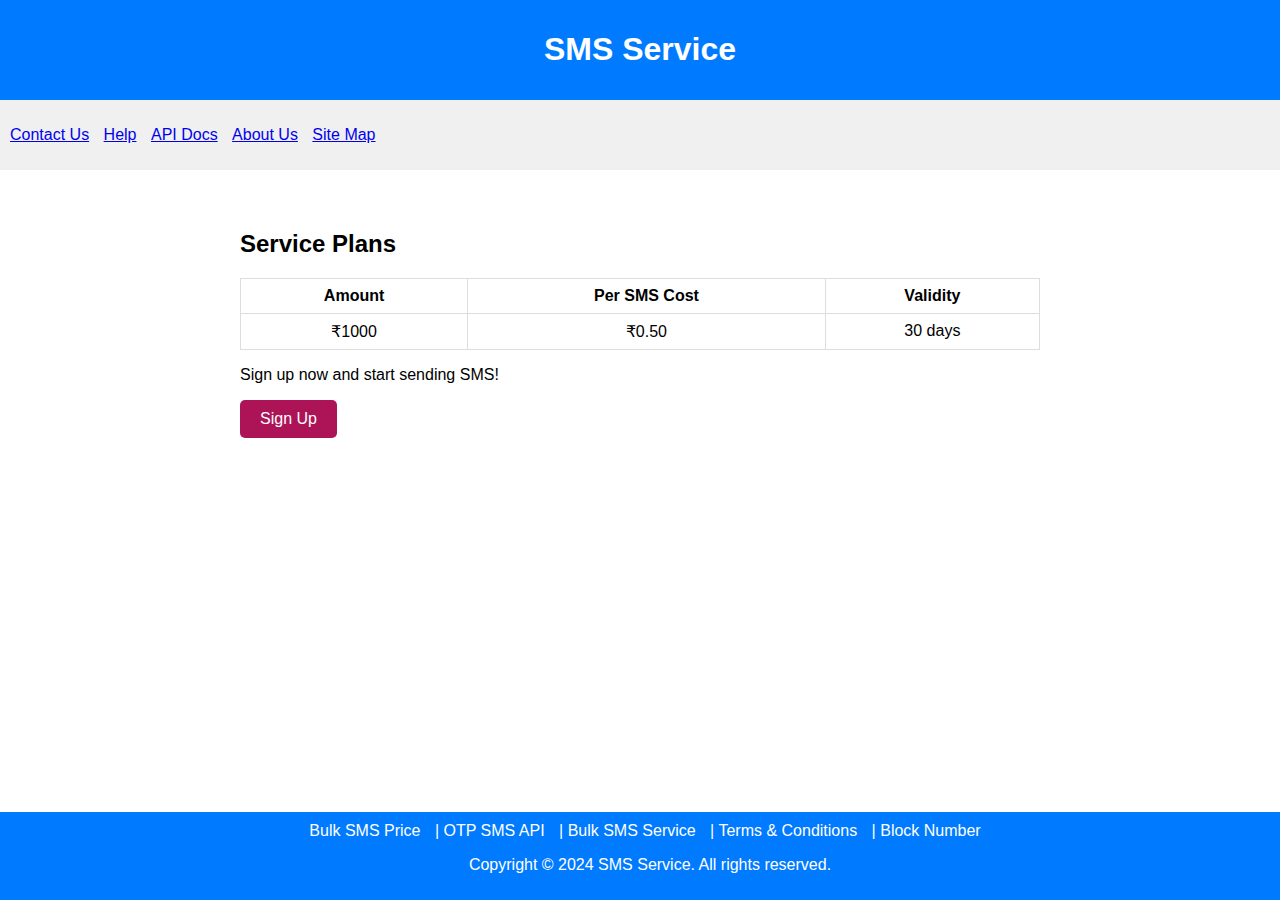
==== index.html @ 7a71c99e "Add files via upload" ====
<!DOCTYPE html>
<html lang="en">
<head>
    <meta charset="UTF-8">
    <meta name="viewport" content="width=device-width, initial-scale=1.0">
    <title>SMS Service</title>
    <style>
        body {
            font-family: Arial, sans-serif;
            margin: 0;
            padding: 0;
        }
        header {
            background-color: #007bff;
            color: #fff;
            padding: 10px;
            text-align: center;
        }
        nav {
            background-color: #f0f0f0;
            padding: 10px;
            text-align: left;
        }
        nav ul {
            list-style-type: none;
            padding: 0;
        }
        nav ul li {
            display: inline;
            margin-right: 10px;
        }
        .container {
            margin: 20px auto;
            max-width: 800px;
            padding: 20px;
        }
        table {
            width: 100%;
            border-collapse: collapse;
        }
        table, th, td {
            border: 1px solid #ddd;
            padding: 8px;
            text-align: center;
        }
        footer {
            background-color: #007bff;
            color: #fff;
            text-align: center;
            padding: 10px;
            position: fixed;
            bottom: 0;
            width: 100%;
        }
        button {
            background-color: #ad1457; /* Crimson red */
            color: #fff;
            border: none;
            padding: 10px 20px;
            cursor: pointer;
            border-radius: 5px;
            font-size: 16px;
            transition: background-color 0.3s ease;
        }
        button:hover {
            background-color: #8b0e3e; /* Darker crimson red on hover */
        }
        footer a {
            color: #fff;
            text-decoration: none;
            margin-right: 10px;
        }
        footer a:hover {
            text-decoration: underline;
        }
    </style>
</head>
<body>
    <header>
        <h1>SMS Service</h1>
    </header>
    <nav>
        <ul>
            <li><a href="#contact">Contact Us</a></li>
            <li><a href="#help">Help</a></li>
            <li><a href="#api-docs">API Docs</a></li>
            <li><a href="#about">About Us</a></li>
            <li><a href="#sitemap">Site Map</a></li>
        </ul>
    </nav>
    <div class="container">
        <h2>Service Plans</h2>
        <table>
            <tr>
                <th>Amount</th>
                <th>Per SMS Cost</th>
                <th>Validity</th>
            </tr>
            <tr>
                <td>₹1000</td>
                <td>₹0.50</td>
                <td>30 days</td>

            </tr>
            <!-- Add more rows for other plans -->
        </table>
        <p>Sign up now and start sending SMS!</p>
        <button>Sign Up</button>
    </div>
    <footer>
        <a href="#bulk-sms-price">Bulk SMS Price</a> |
        <a href="#otp-sms-api">OTP SMS API</a> |
        <a href="#bulk-sms-service">Bulk SMS Service</a> |
        <a href="#terms">Terms & Conditions</a> |
        <a href="#block-number">Block Number</a>
        <p>Copyright © 2024 SMS Service. All rights reserved.</p>
    </footer>
</body>
</html>
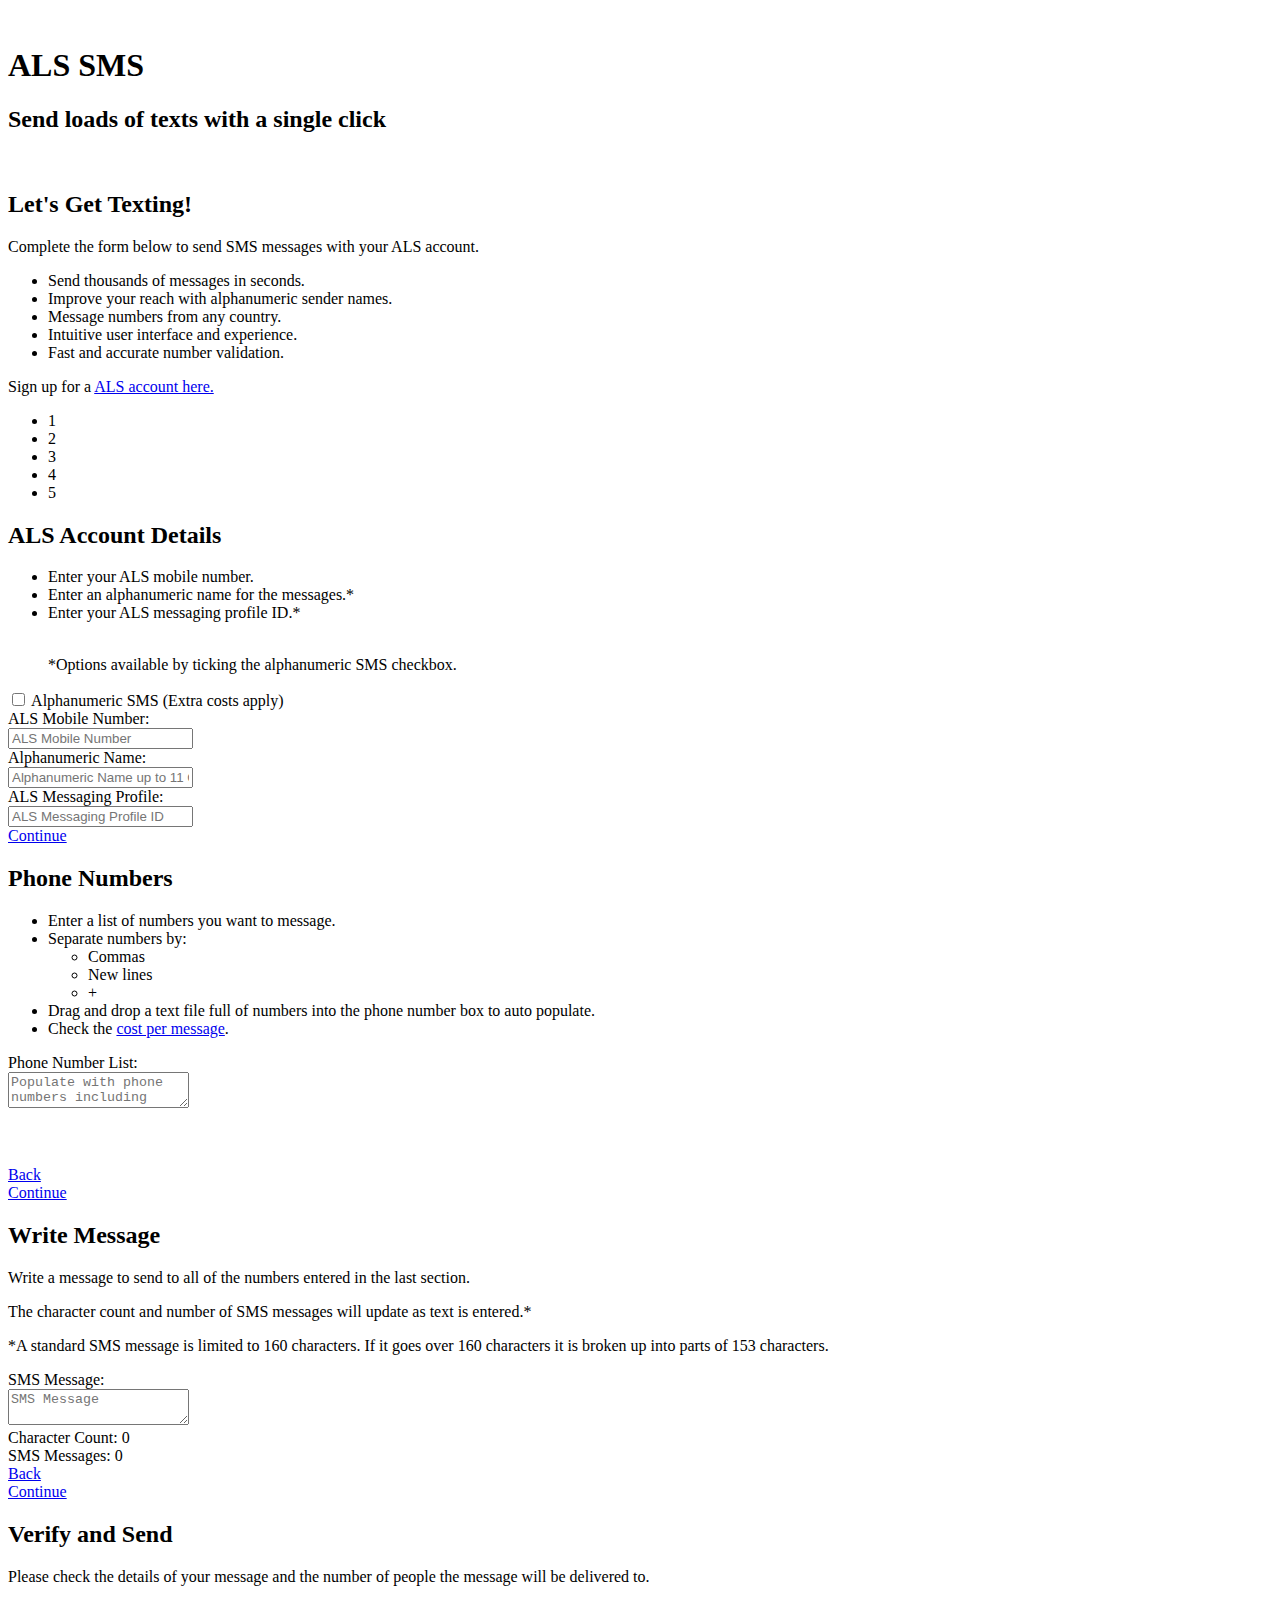
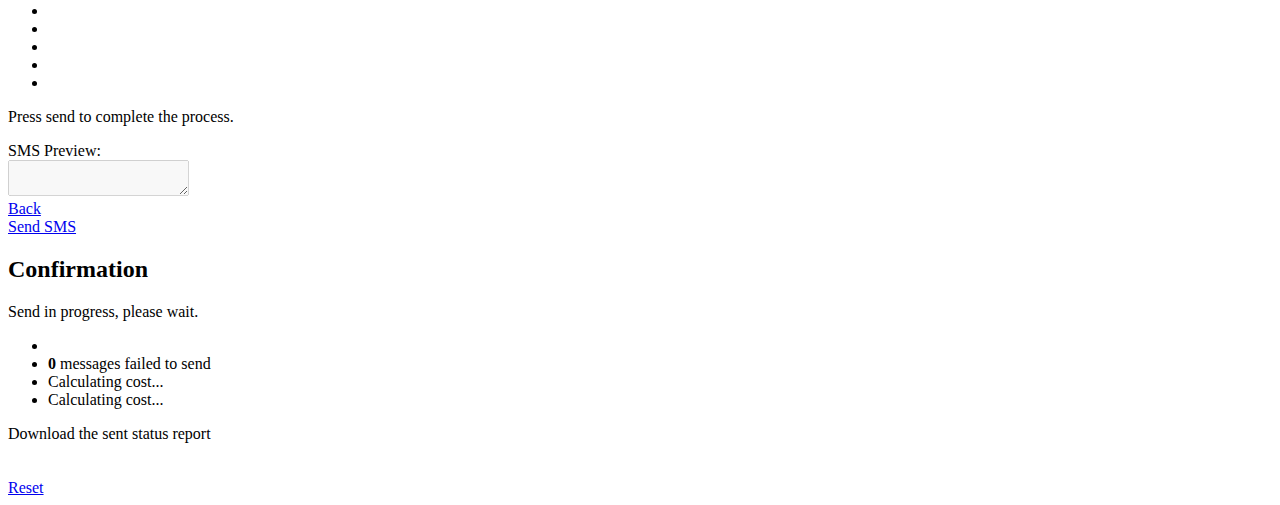
==== commit 9b17b512: "Add files via upload" ====
--- a/index.html
+++ b/index.html
@@ -1,119 +1,314 @@
-<!DOCTYPE html>
-<html lang="en">
-<head>
-    <meta charset="UTF-8">
-    <meta name="viewport" content="width=device-width, initial-scale=1.0">
-    <title>SMS Service</title>
-    <style>
-        body {
-            font-family: Arial, sans-serif;
-            margin: 0;
-            padding: 0;
-        }
-        header {
-            background-color: #007bff;
-            color: #fff;
-            padding: 10px;
-            text-align: center;
-        }
-        nav {
-            background-color: #f0f0f0;
-            padding: 10px;
-            text-align: left;
-        }
-        nav ul {
-            list-style-type: none;
-            padding: 0;
-        }
-        nav ul li {
-            display: inline;
-            margin-right: 10px;
-        }
-        .container {
-            margin: 20px auto;
-            max-width: 800px;
-            padding: 20px;
-        }
-        table {
-            width: 100%;
-            border-collapse: collapse;
-        }
-        table, th, td {
-            border: 1px solid #ddd;
-            padding: 8px;
-            text-align: center;
-        }
-        footer {
-            background-color: #007bff;
-            color: #fff;
-            text-align: center;
-            padding: 10px;
-            position: fixed;
-            bottom: 0;
-            width: 100%;
-        }
-        button {
-            background-color: #ad1457; /* Crimson red */
-            color: #fff;
-            border: none;
-            padding: 10px 20px;
-            cursor: pointer;
-            border-radius: 5px;
-            font-size: 16px;
-            transition: background-color 0.3s ease;
-        }
-        button:hover {
-            background-color: #8b0e3e; /* Darker crimson red on hover */
-        }
-        footer a {
-            color: #fff;
-            text-decoration: none;
-            margin-right: 10px;
-        }
-        footer a:hover {
-            text-decoration: underline;
-        }
-    </style>
-</head>
-<body>
-    <header>
-        <h1>SMS Service</h1>
-    </header>
-    <nav>
-        <ul>
-            <li><a href="#contact">Contact Us</a></li>
-            <li><a href="#help">Help</a></li>
-            <li><a href="#api-docs">API Docs</a></li>
-            <li><a href="#about">About Us</a></li>
-            <li><a href="#sitemap">Site Map</a></li>
-        </ul>
-    </nav>
-    <div class="container">
-        <h2>Service Plans</h2>
-        <table>
-            <tr>
-                <th>Amount</th>
-                <th>Per SMS Cost</th>
-                <th>Validity</th>
-            </tr>
-            <tr>
-                <td>₹1000</td>
-                <td>₹0.50</td>
-                <td>30 days</td>
-
-            </tr>
-            <!-- Add more rows for other plans -->
-        </table>
-        <p>Sign up now and start sending SMS!</p>
-        <button>Sign Up</button>
-    </div>
-    <footer>
-        <a href="#bulk-sms-price">Bulk SMS Price</a> |
-        <a href="#otp-sms-api">OTP SMS API</a> |
-        <a href="#bulk-sms-service">Bulk SMS Service</a> |
-        <a href="#terms">Terms & Conditions</a> |
-        <a href="#block-number">Block Number</a>
-        <p>Copyright © 2024 SMS Service. All rights reserved.</p>
-    </footer>
-</body>
-</html>
+<!DOCTYPE html>
+<html>
+
+<head>
+    <meta charset="UTF-8">
+    <title>Send Bulk SMS</title>
+    <link rel="icon" type="image/x-icon" href="/style/favicon.png">
+    <meta name="viewport" content="width=device-width,initial-scale=1">
+    <meta name="description" content="A simple interface to send bulk sms messages using the ALS API.">
+    <meta content="ALS, ALS API, Bulk SMS, Bulk Text, Send SMS, Send Text, Alphanumeric, SMS, Test Message" name="keywords">
+    <meta name="robots" content="all">
+    <link rel="stylesheet" href="https://fonts.googleapis.com/css?family=Poppins">
+    <link href="style/style.css" rel="stylesheet" type="text/css" />
+</head>
+<div id="app" data-v-app="">
+    <main>
+        <div class="hero__container bg--black hero__container--page">
+            <div class="hero__image hero__image--overlay">
+                <picture>
+                    <img src="style/sms-header.webp" alt="" />
+                </picture>
+            </div>
+            <div class="hero__content hero__content--left">
+                <div class="hero__content__inner container hero__content__inner--left">
+                    <h1>ALS SMS</h1>
+                    <h2>Send loads of texts with a single click</h2>
+                </div>
+            </div>
+        </div>
+        <div class="services__body">
+            <div class="content-block">
+                <div class="content-block__wrapper">
+                    <div class="content-block__image">
+                        <picture>
+                            <img src="style/social-messages.svg" alt="" />
+                        </picture>
+                    </div>
+                    <div class="content-block__text">
+                        <h2 class="content-block__heading ">Let's Get Texting!</h2>
+                        <div class="content-block__body ">
+                            <p>Complete the form below to send SMS messages with your ALS account.</p>
+                            <ul>
+                                <li>Send thousands of messages in seconds.</li>
+                                <li>Improve your reach with alphanumeric sender names.</li>
+                                <li>Message numbers from any country.</li>
+                                <li>Intuitive user interface and experience.</li>
+                                <li>Fast and accurate number validation.</li>
+                            </ul>
+                            <p>Sign up for a <a href="signup.html" target="_blank" rel="noopener noreferrer">ALS account here.</a></p>
+                        </div>
+                    </div>
+                </div>
+            </div>
+        </div>
+        <div class="services__body">
+            <div class="content-block">
+                <ul class="nav nav-tabs justify-content-center">
+                    <li class="nav-item flex-fill" title="ALS Account Details">
+                        <div class="nav-link active rounded-circle mx-auto d-flex align-items-center justify-content-center" onclick="goToTab(1);" id="tab-step1">
+                            <div class="progress-steps">1</div>
+                        </div>
+                    </li>
+                    <li class="nav-item flex-fill" role="presentation" data-bs-toggle="tooltip" data-bs-placement="top" title="Phone Numbers">
+                        <div class="nav-link nav-disabled rounded-circle mx-auto d-flex align-items-center justify-content-center" onclick="goToTab(2);" id="tab-step2">
+                            <div class="progress-steps">2</div>
+                        </div>
+                    </li>
+                    <li class="nav-item flex-fill" role="presentation" data-bs-toggle="tooltip" data-bs-placement="top" title="Write Message">
+                        <div class="nav-link nav-disabled rounded-circle mx-auto d-flex align-items-center justify-content-center" onclick="goToTab(3);" id="tab-step3">
+                            <div class="progress-steps">3</div>
+                        </div>
+                    </li>
+                    <li class="nav-item flex-fill" role="presentation" data-bs-toggle="tooltip" data-bs-placement="top" title="Send Message">
+                        <div class="nav-link nav-disabled rounded-circle mx-auto d-flex align-items-center justify-content-center" onclick="goToTab(4);" id="tab-step4">
+                            <div class="progress-steps">4</div>
+                        </div>
+                    </li>
+                    <li class="nav-item flex-fill" role="presentation" data-bs-toggle="tooltip" data-bs-placement="top" title="Send Confirmation">
+                        <div class="nav-link nav-disabled rounded-circle mx-auto d-flex align-items-center justify-content-center" onclick="goToTab(5);" id="tab-step5">
+                            <div class="progress-steps">5</div>
+                        </div>
+                    </li>
+                    <div id="navProgressBar" class='nav-progress-bar'></div>
+                    <div id="navLinkBar" class='nav-link-bar'></div>
+                </ul>
+                <div id="progressStepTabContents">
+                    <div class="content-nav-block" id="step1">
+                        <div class="content-block__wrapper">
+                            <div class="content-block__text content-block-navigation">
+                                <h2 class="content-block__heading">ALS Account Details</h2>
+                                <div class="content-block__body">
+                                    <ul>
+                                        <!-- <li>Enter your ALS API key.</li> -->
+                                        <li>Enter your ALS mobile number.</li>
+                                        <li>Enter an alphanumeric name for the messages.*</li>
+                                        <li>Enter your ALS messaging profile ID.*</li>
+                                        <br>
+                                        <p>*Options available by ticking the alphanumeric SMS checkbox.</p>
+                                    </ul>
+                                </div>
+                            </div>
+                            <div class="content-block__text content-block-navigation">
+                                <div id="accountBalance" class="sms-balance"></div>
+                                <div class="sms-numbers-right">
+                                    <div class="contact-form__body contact-form__body__no__border">
+                                        <div>
+                                            <label class="form-check-control">
+                                                <input type="checkbox" id="alphanumericCheck" name="alphanumericCheck"
+                                                    onclick="toggleAlphanumericSMS();" />
+                                                Alphanumeric SMS (Extra costs apply)
+                                            </label>
+                                        </div>
+                                        <div class="form__section">
+                                            <!-- <div class="inputTitle">ALS API Key:</div>
+                                            <input type="text" id="apiKey" placeholder="ALS API Key" value=""> -->
+                                            <div id="numberInput">
+                                                <div class="inputTitle">ALS Mobile Number:</div>
+                                                <input type="text" id="ALSSendFrom" placeholder="ALS Mobile Number" value="">
+                                            </div>
+                                            <div id="alphanumericInput" class="hide-element">
+                                                <div class="inputTitle">Alphanumeric Name:</div>
+                                                <input type="text" id="ALSAlphanumericName" onkeyup="this.value=this.value.replace(/[^a-zA-Z0-9\s]/g, '')" maxlength="11" placeholder="Alphanumeric Name up to 11 Characters" value="">
+                                                <div class="inputTitle">ALS Messaging Profile:</div>
+                                                <input type="text" id="ALSMessagingProfile" placeholder="ALS Messaging Profile ID" value="">
+                                            </div>
+                                        </div>
+                                    </div>
+                                </div>
+                            </div>
+                        </div>
+                        <div class="content-block__wrapper">
+                            <div class="content-back-forward-buttons d-flex justify-content-right">
+                                <div class="content-simple__button">
+                                    <a id="step1-continue" class="button button--primary unicode-next nav-disabled" href="javascript:void(0);" onclick="nextTab(1);">Continue</a>
+                                </div>
+                            </div>
+                        </div>
+                    </div>
+                    <div class="content-nav-block hide-element" id="step2">
+                        <div class="content-block__wrapper">
+                            <div class="content-block__text content-block-navigation">
+                                <h2 class="content-block__heading">Phone Numbers</h2>
+                                <div class="content-block__body">
+                                    <ul>
+                                        <li>Enter a list of numbers you want to message.</li>
+                                        <li>Separate numbers by:</li>
+                                        <ul class="subpoint">
+                                            <li>Commas</li>
+                                            <li>New lines</li>
+                                            <li>+</li>
+                                        </ul>
+                                        <li>Drag and drop a text file full of numbers into the phone number box to auto populate.</li>
+                                        <li>Check the <a href="https://ALS.com/pricing/messaging" target="_blank" rel="noopener noreferrer">cost per message</a>.</li>
+                                    </ul>
+                                </div>
+                            </div>
+                            <div class="content-block__text content-block-navigation">
+                                <div class="sms-numbers-right">
+                                    <div class="contact-form__body contact-form__body__no__border">
+                                        <div class="form__section">
+                                            <div class="inputTitle">Phone Number List:
+                                                <label id="totalNumbers"></label>
+                                            </div>
+                                            <textarea class="fullwidth_textarea fullheight_textarea" placeholder="Populate with phone numbers including country code. E.g. +447123456789" id="phoneNumberInput" ondragover="onDragOverHandler(event)" ondrop="onFilesDropHandler(event)" ondragleave="onDragLeaveHandler(event)"></textarea>
+                                        </div>
+                                        <div>
+                                            <div id="invalidNumbers" class="hide-element">
+                                                <div id="sendErrorsText" class="error_download_delete"></div>
+                                                <img class="download_errors" onClick="downloadErrorNumbers('invalid_numbers')" src="style/download.svg" alt="" />
+                                                <img class="trash_errors" onClick="deleteErrorNumbers('invalidNumbers')" src="style/trash.svg" alt="" />
+                                                <a id="invalid_numbers" class="download_icon hidden-element" href="#" download></a>
+                                            </div>
+                                            <div id="missingCountryCodeErrors" class="hide-element">
+                                                <div id="missingCountryCodeText" class="error_download_delete"></div>
+                                                <img class="download_errors" onClick="downloadErrorNumbers('missing_country_codes')" src="style/download.svg" alt="" />
+                                                <img class="trash_errors" onClick="deleteMissingCountryCode('missingCountryCodeErrors')" src="style/trash.svg" alt="" />
+                                                <a id="missing_country_codes" class="download_icon hidden-element" href="#" download></a>
+                                            </div>
+                                            <div id="duplicateNumbers" class="hide-element">
+                                                <div id="duplicateNumbersText" class="error_download_delete"></div>
+                                                <img class="download_errors" onClick="downloadErrorNumbers('duplicate_numbers')" src="style/download.svg" alt="" />
+                                                <img class="trash_errors" onClick="deleteErrorNumbers('duplicateNumbers')" src="style/trash.svg" alt="" />
+                                                <a id="duplicate_numbers" class="download_icon " href="#" download></a>
+                                            </div>
+                                        </div>
+                                    </div>
+                                </div>
+                            </div>
+                        </div>
+                        <div class="content-block__wrapper">
+                            <div class="content-back-forward-buttons d-flex justify-content-between">
+                                <div class="content-simple__button"><a class="button button--grey unicode-back" href="javascript:void(0);" onclick="previousTab(2);">Back</a>
+                                </div>
+                                <div class="content-simple__button">
+                                    <a id="step2-continue" class="button button--primary unicode-next nav-disabled" href="javascript:void(0);" onclick="nextTab(2);">Continue</a>
+                                </div>
+                            </div>
+                        </div>
+                    </div>
+                    <div class="content-nav-block hide-element" id="step3">
+                        <div class="content-block__wrapper">
+                            <div class="content-block__text content-block-navigation">
+                                <h2 class="content-block__heading">Write Message</h2>
+                                <div class="content-block__body">
+                                    <p>Write a message to send to all of the numbers entered in the last section.</p>
+                                    <p>The character count and number of SMS messages will update as text is entered.*</p>
+                                    <p>*A standard SMS message is limited to 160 characters. If it goes over 160 characters it is broken up into parts of 153 characters.</p>
+                                </div>
+                            </div>
+                            <div class="content-block__text content-block-navigation">
+                                <div class="sms-numbers-right">
+                                    <div class="contact-form__body contact-form__body__no__border">
+                                        <div class="form__section">
+                                            <div class="inputTitle">SMS Message:</div>
+                                            <textarea class="fullwidth_textarea" placeholder="SMS Message" id="textMessageInput"></textarea>
+                                        </div>
+                                        <div id="characterCount">Character Count: 0</div>
+                                        <div id="smsCount">SMS Messages: 0</div>
+                                    </div>
+                                </div>
+                            </div>
+                        </div>
+                        <div class="content-block__wrapper">
+                            <div class="content-back-forward-buttons d-flex justify-content-between">
+                                <div class="content-simple__button"><a class="button button--grey unicode-back" href="javascript:void(0);" onclick="previousTab(3);">Back</a>
+                                </div>
+                                <div class="content-simple__button">
+                                    <a id="step3-continue" class="button button--primary unicode-next nav-disabled" href="javascript:void(0);" onclick="nextTab(3);">Continue</a>
+                                </div>
+                            </div>
+                        </div>
+                    </div>
+                    <div class="content-nav-block hide-element" id="step4">
+                        <div class="content-block__wrapper">
+                            <div class="content-block__text content-block-navigation">
+                                <h2 class="content-block__heading">Verify and Send</h2>
+                                <div class="content-block__body">
+                                    <p>Please check the details of your message and the number of people the message will be delivered to.</p>
+                                    <ul>
+                                        <li id="totalSendTo"></li>
+                                        <li id="totalCharacters"></li>
+                                        <li id="totalMessages"></li>
+                                        <li id="totalErrors"></li>
+                                        <li id="totalDuplicates"></li>
+                                    </ul>
+                                    <p>Press send to complete the process.</p>
+                                </div>
+                            </div>
+                            <div class="content-block__text content-block-navigation">
+                                <div class="sms-numbers-right">
+                                    <div class="contact-form__body contact-form__body__no__border">
+                                        <div class="form__section">
+                                            <div class="inputTitle">SMS Preview:</div>
+                                            <textarea disabled class="info_textarea" id="messageToSendConfirmation"></textarea>
+                                        </div>
+                                    </div>
+                                </div>
+                            </div>
+                        </div>
+                        <div class="content-block__wrapper">
+                            <div class="content-back-forward-buttons d-flex justify-content-between">
+                                <div class="content-simple__button"><a class="button button--grey unicode-back" href="javascript:void(0);" onclick="previousTab(4);">Back</a>
+                                </div>
+                                <div class="content-simple__button"><a class="button button--primary unicode-envelope" href="javascript:void(0);" onclick="sendSMS();">Send SMS</a>
+                                </div>
+                            </div>
+                        </div>
+                    </div>
+                    <div class="content-nav-block hide-element" id="step5">
+                        <div class="content-block__wrapper">
+                            <div class="content-block__text content-block-navigation">
+                                <h2 class="content-block__heading">Confirmation</h2>
+                                <div class="content-block__body">
+                                    <p id="confirmationSending">Send in progress, please wait.</p>
+                                    <ul>
+                                        <li id="confirmationSuccessNumber"></li>
+                                        <li id="confirmationErrorNumber"><b>0</b> messages failed to send</li>
+                                        <li id="confirmationCosts">Calculating cost...</li>
+                                        <li id="confirmationNewBalance">Calculating cost...</li>
+                                    </ul>
+                                    <p id="confirmationSendingStatus"></p>
+                                    <div id="numberSendStatusContainer" class="hide-element">
+                                        <div id="numberSendStatus" class="error_download_delete">Download the sent status report</div>
+                                        <img class="download_errors" onClick="downloadErrorNumbers('sms_sent_status_summary')" src="style/download.svg" alt="" />
+                                        <a id="sms_sent_status_summary" class="download_icon " href="#" download></a>
+                                    </div>
+                                </div>
+                            </div>
+                                <div class="content-block__image">
+                                    <picture>
+                                        <img id="confirmationSendingIcon" class="image-confirmation hide-element" src="style/hardware-other.svg" alt="" />
+                                        <img id="confirmationFatalIcon" class="image-confirmation hide-element" src="style/fatal-error.svg" alt="" />
+                                        <img id="confirmationSentIcon" class="image-confirmation" src="style/email-existing.svg" alt="" />
+                                    </picture>
+                            </div>
+                        </div>
+                        <div class="content-block__wrapper">
+                            <div class="content-back-forward-buttons d-flex justify-content-left">
+                                <div class="content-simple__button"><a class="button button--primary unicode-reset" href="javascript:void(0);" onclick="resetApplication();">Reset</a>
+                                </div>
+                            </div>
+                        </div>
+                    </div>
+                </div>
+            </div>
+        </div>
+    </main>
+</div>
+<script src="scripts/errorHandler.js" type="text/javascript"></script>
+<script src="scripts/post.js" type="text/javascript"></script>
+<script src="scripts/script.js" type="text/javascript"></script>
+<script src="scripts/utilities.js" type="text/javascript"></script>
+<script src="scripts/libphonenumber/bundle/libphonenumber-min.js" type="text/javascript"></script>
+</html>
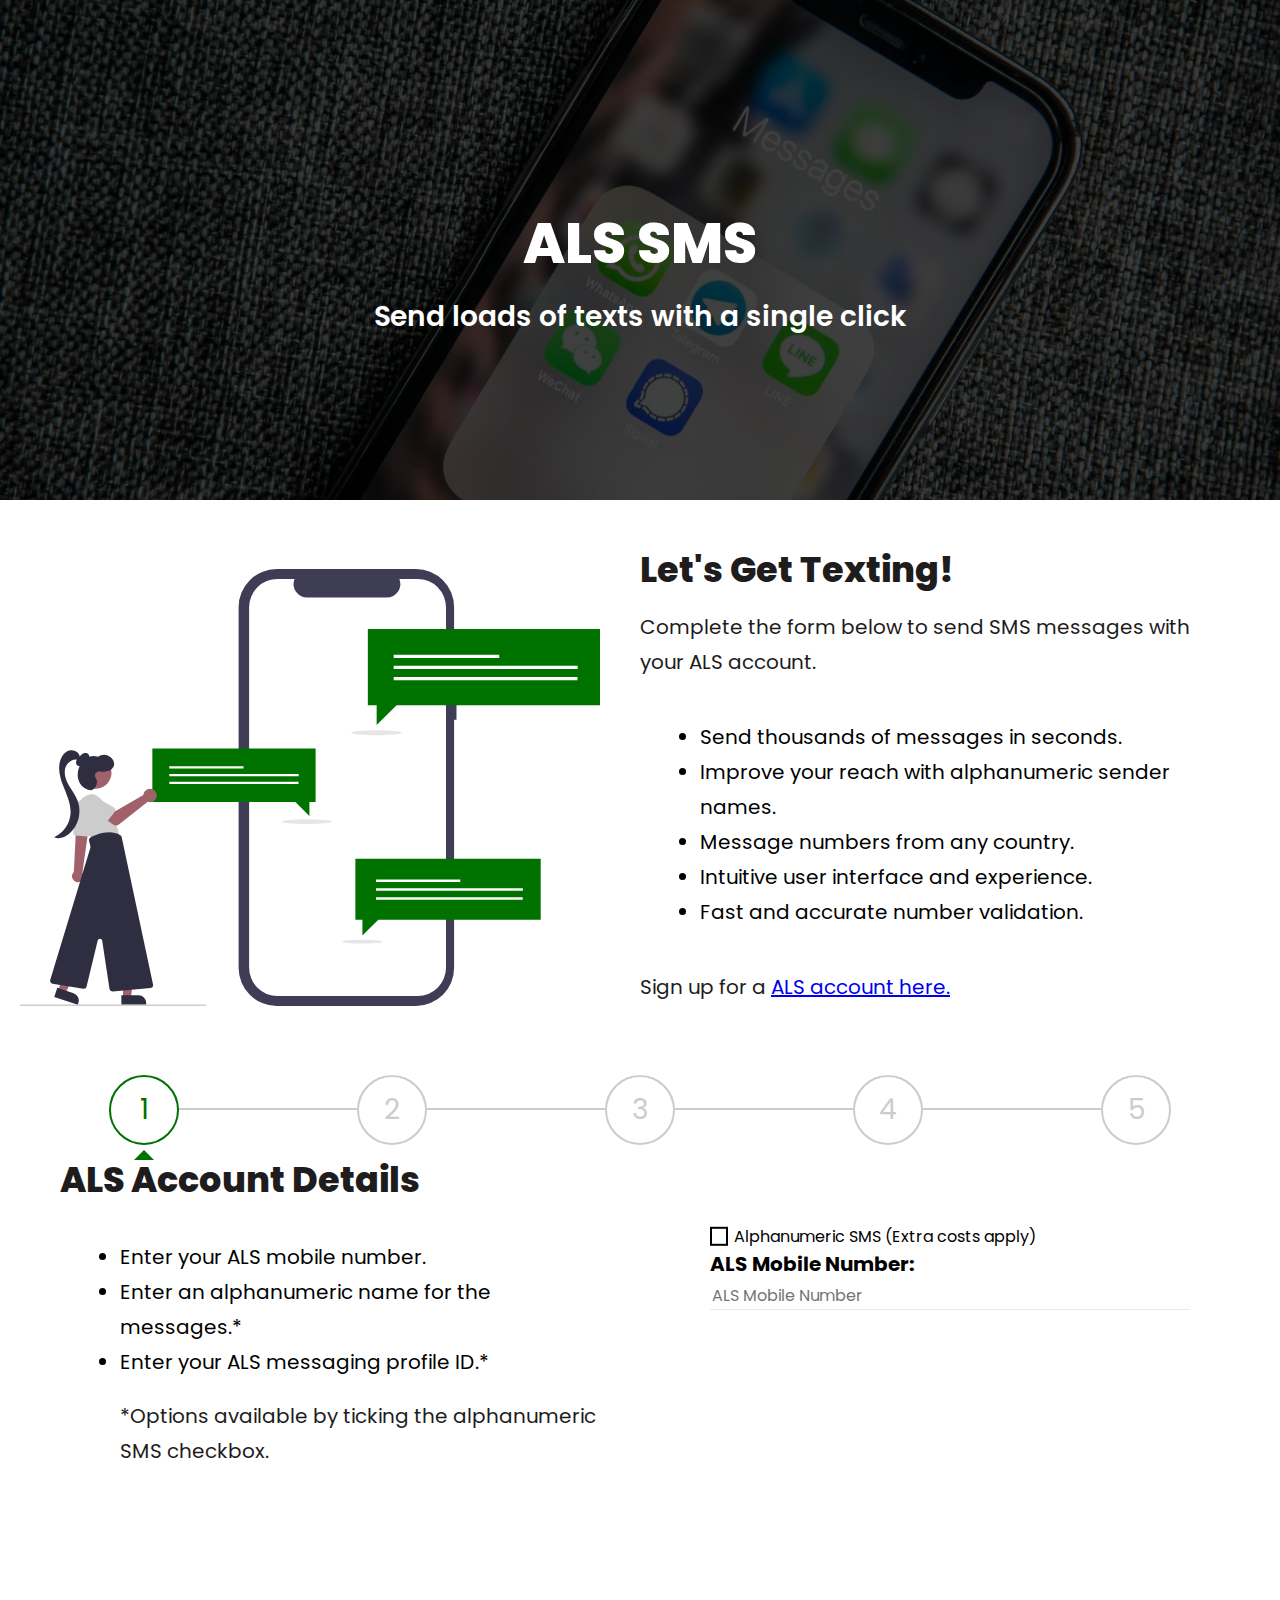
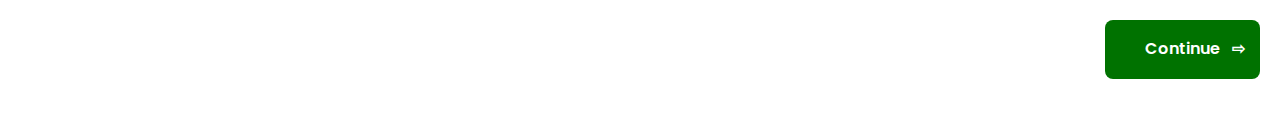
==== commit d66dc111: "Update index.html" ====
--- a/index.html
+++ b/index.html
@@ -4,20 +4,20 @@
 <head>
     <meta charset="UTF-8">
     <title>Send Bulk SMS</title>
-    <link rel="icon" type="image/x-icon" href="/style/favicon.png">
+    <link rel="icon" type="image/x-icon" href="favicon.png">
     <meta name="viewport" content="width=device-width,initial-scale=1">
     <meta name="description" content="A simple interface to send bulk sms messages using the ALS API.">
     <meta content="ALS, ALS API, Bulk SMS, Bulk Text, Send SMS, Send Text, Alphanumeric, SMS, Test Message" name="keywords">
     <meta name="robots" content="all">
     <link rel="stylesheet" href="https://fonts.googleapis.com/css?family=Poppins">
-    <link href="style/style.css" rel="stylesheet" type="text/css" />
+    <link href="style.css" rel="stylesheet" type="text/css" />
 </head>
 <div id="app" data-v-app="">
     <main>
         <div class="hero__container bg--black hero__container--page">
             <div class="hero__image hero__image--overlay">
                 <picture>
-                    <img src="style/sms-header.webp" alt="" />
+                    <img src="sms-header.webp" alt="" />
                 </picture>
             </div>
             <div class="hero__content hero__content--left">
@@ -32,7 +32,7 @@
                 <div class="content-block__wrapper">
                     <div class="content-block__image">
                         <picture>
-                            <img src="style/social-messages.svg" alt="" />
+                            <img src="social-messages.svg" alt="" />
                         </picture>
                     </div>
                     <div class="content-block__text">
@@ -166,20 +166,20 @@
                                         <div>
                                             <div id="invalidNumbers" class="hide-element">
                                                 <div id="sendErrorsText" class="error_download_delete"></div>
-                                                <img class="download_errors" onClick="downloadErrorNumbers('invalid_numbers')" src="style/download.svg" alt="" />
-                                                <img class="trash_errors" onClick="deleteErrorNumbers('invalidNumbers')" src="style/trash.svg" alt="" />
+                                                <img class="download_errors" onClick="downloadErrorNumbers('invalid_numbers')" src="download.svg" alt="" />
+                                                <img class="trash_errors" onClick="deleteErrorNumbers('invalidNumbers')" src="trash.svg" alt="" />
                                                 <a id="invalid_numbers" class="download_icon hidden-element" href="#" download></a>
                                             </div>
                                             <div id="missingCountryCodeErrors" class="hide-element">
                                                 <div id="missingCountryCodeText" class="error_download_delete"></div>
-                                                <img class="download_errors" onClick="downloadErrorNumbers('missing_country_codes')" src="style/download.svg" alt="" />
-                                                <img class="trash_errors" onClick="deleteMissingCountryCode('missingCountryCodeErrors')" src="style/trash.svg" alt="" />
+                                                <img class="download_errors" onClick="downloadErrorNumbers('missing_country_codes')" src="download.svg" alt="" />
+                                                <img class="trash_errors" onClick="deleteMissingCountryCode('missingCountryCodeErrors')" src="trash.svg" alt="" />
                                                 <a id="missing_country_codes" class="download_icon hidden-element" href="#" download></a>
                                             </div>
                                             <div id="duplicateNumbers" class="hide-element">
                                                 <div id="duplicateNumbersText" class="error_download_delete"></div>
-                                                <img class="download_errors" onClick="downloadErrorNumbers('duplicate_numbers')" src="style/download.svg" alt="" />
-                                                <img class="trash_errors" onClick="deleteErrorNumbers('duplicateNumbers')" src="style/trash.svg" alt="" />
+                                                <img class="download_errors" onClick="downloadErrorNumbers('duplicate_numbers')" src="download.svg" alt="" />
+                                                <img class="trash_errors" onClick="deleteErrorNumbers('duplicateNumbers')" src="trash.svg" alt="" />
                                                 <a id="duplicate_numbers" class="download_icon " href="#" download></a>
                                             </div>
                                         </div>
@@ -281,16 +281,16 @@
                                     <p id="confirmationSendingStatus"></p>
                                     <div id="numberSendStatusContainer" class="hide-element">
                                         <div id="numberSendStatus" class="error_download_delete">Download the sent status report</div>
-                                        <img class="download_errors" onClick="downloadErrorNumbers('sms_sent_status_summary')" src="style/download.svg" alt="" />
+                                        <img class="download_errors" onClick="downloadErrorNumbers('sms_sent_status_summary')" src="download.svg" alt="" />
                                         <a id="sms_sent_status_summary" class="download_icon " href="#" download></a>
                                     </div>
                                 </div>
                             </div>
                                 <div class="content-block__image">
                                     <picture>
-                                        <img id="confirmationSendingIcon" class="image-confirmation hide-element" src="style/hardware-other.svg" alt="" />
-                                        <img id="confirmationFatalIcon" class="image-confirmation hide-element" src="style/fatal-error.svg" alt="" />
-                                        <img id="confirmationSentIcon" class="image-confirmation" src="style/email-existing.svg" alt="" />
+                                        <img id="confirmationSendingIcon" class="image-confirmation hide-element" src="hardware-other.svg" alt="" />
+                                        <img id="confirmationFatalIcon" class="image-confirmation hide-element" src="fatal-error.svg" alt="" />
+                                        <img id="confirmationSentIcon" class="image-confirmation" src="email-existing.svg" alt="" />
                                     </picture>
                             </div>
                         </div>
--- a/style.css
+++ b/style.css
@@ -0,0 +1,1290 @@
+/*! normalize.css v8.0.1 | MIT License | github.com/necolas/normalize.css */
+html {
+    line-height: 1.15;
+    -webkit-text-size-adjust: 100%
+}
+
+body {
+    margin: 0
+}
+
+main {
+    display: block
+}
+
+h1 {
+    font-size: 2em;
+    margin: 0.67em 0
+}
+
+hr {
+    -webkit-box-sizing: content-box;
+    box-sizing: content-box;
+    height: 0;
+    overflow: visible
+}
+
+pre {
+    font-family: monospace, monospace;
+    font-size: 1em
+}
+
+a {
+    background-color: transparent;
+}
+
+abbr[title] {
+    border-bottom: none;
+    text-decoration: underline;
+    -webkit-text-decoration: underline dotted;
+    text-decoration: underline dotted
+}
+
+b,
+strong {
+    font-weight: bolder
+}
+
+code,
+kbd,
+samp {
+    font-family: monospace, monospace;
+    font-size: 1em
+}
+
+small {
+    font-size: 80%
+}
+
+sub,
+sup {
+    font-size: 75%;
+    line-height: 0;
+    position: relative;
+    vertical-align: baseline
+}
+
+sub {
+    bottom: -0.25em
+}
+
+sup {
+    top: -0.5em
+}
+
+img {
+    border-style: none
+}
+
+*, ::after, ::before {
+    box-sizing: border-box;
+}
+
+button,
+input,
+optgroup,
+select,
+textarea {
+    font-family: inherit;
+    font-size: 100%;
+    line-height: 1.15;
+    margin: 0
+}
+
+button,
+input {
+    overflow: visible
+}
+
+button,
+select {
+    text-transform: none
+}
+
+button,
+[type="button"],
+[type="reset"],
+[type="submit"] {
+    -webkit-appearance: button
+}
+
+button::-moz-focus-inner,
+[type="button"]::-moz-focus-inner,
+[type="reset"]::-moz-focus-inner,
+[type="submit"]::-moz-focus-inner {
+    border-style: none;
+    padding: 0
+}
+
+button:-moz-focusring,
+[type="button"]:-moz-focusring,
+[type="reset"]:-moz-focusring,
+[type="submit"]:-moz-focusring {
+    outline: 1px dotted ButtonText
+}
+
+input[type="text"]:disabled {
+    background: #e5e5e5;
+    cursor: not-allowed;
+}
+
+.form-check-control {
+    display: grid;
+    grid-template-columns: 1em auto;
+    gap: 0.5em;
+    cursor: pointer;
+}
+
+input[type=checkbox] {
+    /* Add if not using autoprefixer */
+    -webkit-appearance: none;
+    /* Remove most all native input styles */
+    -moz-appearance: none;
+    appearance: none;
+    /* For iOS < 15 */
+    background-color: #ffffff;
+    /* Not removed via appearance */
+    margin: 0;
+    font: inherit;
+    color: currentColor;
+    width: 1.15em;
+    height: 1.15em;
+    border: 0.15em solid currentColor;
+    transform: translateY(-0.075em);
+    display: grid;
+    place-content: center;
+}
+
+input[type=checkbox]::before {
+    content: "";
+    width: 0.65em;
+    height: 0.65em;
+    -webkit-clip-path: polygon(14% 44%, 0 65%, 50% 100%, 100% 16%, 80% 0%, 43% 62%);
+    clip-path: polygon(14% 44%, 0 65%, 50% 100%, 100% 16%, 80% 0%, 43% 62%);
+    transform: scale(0);
+    transform-origin: bottom left;
+    transition: 120ms transform ease-in-out;
+    box-shadow: inset 1em 1em #007200;
+    /* Windows High Contrast Mode */
+    background-color: CanvasText;
+}
+
+input[type=checkbox]:checked::before {
+    transform: scale(1);
+}
+
+input[type="checkbox"]:hover {
+    cursor: pointer;
+}
+
+textArea:disabled {
+    background: #e5e5e5;
+    cursor: not-allowed;
+}
+
+.inputTitle {
+    font-size: 1.25rem;
+    line-height: 1.75;
+    font-weight: bolder;
+}
+
+label {
+    font-size: 1rem;
+    font-weight: normal;
+}
+
+fieldset {
+    padding: 0.35em 0.75em 0.625em
+}
+
+legend {
+    -webkit-box-sizing: border-box;
+    box-sizing: border-box;
+    color: inherit;
+    display: table;
+    max-width: 100%;
+    padding: 0;
+    white-space: normal
+}
+
+progress {
+    vertical-align: baseline
+}
+
+textarea {
+    overflow: auto
+}
+
+[type="checkbox"],
+[type="radio"] {
+    -webkit-box-sizing: border-box;
+    box-sizing: border-box;
+    padding: 0
+}
+
+[type="number"]::-webkit-inner-spin-button,
+[type="number"]::-webkit-outer-spin-button {
+    height: auto
+}
+
+[type="search"] {
+    -webkit-appearance: textfield;
+    outline-offset: -2px
+}
+
+[type="search"]::-webkit-search-decoration {
+    -webkit-appearance: none
+}
+
+::-webkit-file-upload-button {
+    -webkit-appearance: button;
+    font: inherit
+}
+
+details {
+    display: block
+}
+
+summary {
+    display: list-item
+}
+
+template {
+    display: none
+}
+
+[hidden] {
+    display: none
+}
+
+* {
+    -webkit-box-sizing: border-box;
+    box-sizing: border-box
+}
+
+html,
+body {
+    font-family: "Poppins", sans-serif;
+    font-weight: 400;
+    font-style: normal;
+    -webkit-font-smoothing: antialiased;
+    -moz-osx-font-smoothing: grayscale
+}
+
+html.noscroll,
+body.noscroll {
+    position: fixed;
+    overflow-y: scroll;
+    height: 100%;
+    width: 100%
+}
+
+.container {
+    max-width: 1240px;
+    margin: 0 auto
+}
+
+h1,
+h2,
+h3,
+h4,
+h5 {
+    font-family: "Poppins", sans-serif;
+    font-weight: 800;
+    color: #1e1c1c;
+    margin: 0
+}
+
+h1 {
+    font-size: 1.875rem
+}
+
+@media only screen and (min-width: 480px) {
+    h1 {
+        font-size: 2.1875rem
+    }
+}
+
+@media only screen and (min-width: 768px) {
+    h1 {
+        font-size: 2.5rem
+    }
+}
+
+@media only screen and (min-width: 1024px) {
+    h1 {
+        font-size: 2.8125rem
+    }
+}
+
+@media only screen and (min-width: 1200px) {
+    h1 {
+        font-size: 3.125rem
+    }
+}
+
+h2,
+h3,
+h4,
+h5 {
+    font-size: 1.6rem
+}
+
+@media only screen and (min-width: 480px) {
+
+    h2,
+    h3,
+    h4,
+    h5 {
+        font-size: 1.825rem
+    }
+}
+
+@media only screen and (min-width: 768px) {
+
+    h2,
+    h3,
+    h4,
+    h5 {
+        font-size: 1.9rem
+    }
+}
+
+@media only screen and (min-width: 1024px) {
+
+    h2,
+    h3,
+    h4,
+    h5 {
+        font-size: 2.05rem
+    }
+}
+
+@media only screen and (min-width: 1200px) {
+
+    h2,
+    h3,
+    h4,
+    h5 {
+        font-size: 2.1875rem
+    }
+}
+
+ul {
+    margin: 40px auto 40px auto;
+    padding: 0 0 0 20px
+}
+
+ul.subpoint {
+    margin: 5px auto 5px auto;
+    padding: 0 0 0 20px
+}
+
+@media only screen and (min-width: 768px) {
+    ul {
+        padding: 0 0 0 60px
+    }
+}
+
+ul li {
+    line-height: 1.5;
+    font-size: 1rem
+}
+
+@media only screen and (min-width: 768px) {
+    ul li {
+        font-size: 1.25rem;
+        line-height: 1.75
+    }
+}
+
+p {
+    font-size: .875rem;
+    margin: 0 0 10px 0;
+    color: #1e1c1c;
+    font-weight: 400;
+    line-height: 1.5
+}
+
+@media only screen and (min-width: 768px) {
+    p {
+        font-size: 1rem
+    }
+}
+
+.button {
+    text-decoration: none;
+    color: #fff;
+    padding: 20px 20px;
+    margin: 10px 0;
+    border-radius: 8px;
+    font-weight: 600;
+    text-align: center;
+    display: -webkit-box;
+    display: -ms-flexbox;
+    display: flex;
+    width: auto
+}
+
+@media only screen and (min-width: 768px) {
+    .button {
+        padding: 20px 40px;
+        margin: 0 10px;
+        text-align: left
+    }
+}
+
+.button--primary {
+    background: #007200
+}
+
+.button--primary:hover {
+    background: #003f00
+}
+
+.button--grey {
+    background: #5f5f5f;
+    color: #fff
+}
+
+.button--grey:hover {
+    background: #3b3b3b
+}
+
+.button--black {
+    background: #1e1c1c
+}
+
+.button--black:hover {
+    background: #040303
+}
+
+.button-outline--black {
+    border: 1px solid #1e1c1c;
+    color: #1e1c1c
+}
+
+.button-outline--black:hover {
+    background: #1e1c1c;
+    color: #fff
+}
+
+.button--outline {
+    border: 1px solid white
+}
+
+.button--outline:hover {
+    background: white;
+    color: #1e1c1c
+}
+
+.img--responsive {
+    width: 100%;
+    height: 100%;
+    -o-object-fit: cover;
+    object-fit: cover;
+    display: -webkit-box;
+    display: -ms-flexbox;
+    display: flex
+}
+
+.bg--primary {
+    background: #007200
+}
+
+.bg--black {
+    background: #1e1c1c
+}
+
+.bg--grey {
+    background: #5f5f5f
+}
+
+.text--white {
+    color: #fff !important
+}
+
+.text--white p {
+    color: #fff
+}
+
+.hero__container {
+    position: relative;
+    display: -webkit-box;
+    display: -ms-flexbox;
+    display: flex;
+    height: 100vh;
+    width: 100vw;
+    max-width: 100%
+}
+
+@media only screen and (min-width: 1024px) {
+    .hero__container--page {
+        height: 100%;
+        width: 100%;
+        max-width: none
+    }
+
+    .hero__container--page .hero__content__inner {
+        min-height: 500px;
+        display: -webkit-box;
+        display: -ms-flexbox;
+        display: flex;
+        -webkit-box-orient: vertical;
+        -webkit-box-direction: normal;
+        -ms-flex-direction: column;
+        flex-direction: column;
+        -webkit-box-pack: center;
+        -ms-flex-pack: center;
+        justify-content: center;
+        -webkit-box-align: center;
+        -ms-flex-align: center;
+        align-items: center;
+        padding-top: 100px;
+        padding: 100px 50px 50px 50px
+    }
+
+    .hero__container--page .hero__content__inner h1 {
+        font-size: 3.5rem
+    }
+}
+
+.hero__container.bg--primary .hero__content__inner h1 strong {
+    color: #1e1c1c
+}
+
+.hero__container.bg--primary .hero__content__buttons a:first-child {
+    background: #1e1c1c;
+    border: 1px solid #1e1c1c
+}
+
+.hero__container.bg--primary .hero__content__buttons a:first-child:hover {
+    color: white;
+    background: #040303;
+    border: 1px solid #040303
+}
+
+.hero__content {
+    position: relative;
+    z-index: 10;
+    width: 100%;
+    height: 100%;
+    display: -webkit-box;
+    display: -ms-flexbox;
+    display: flex;
+    -webkit-box-pack: center;
+    -ms-flex-pack: center;
+    justify-content: center;
+    -webkit-box-align: center;
+    -ms-flex-align: center;
+    align-items: center
+}
+
+.hero__content--left {
+    text-align: left
+}
+
+.hero__content--center {
+    text-align: center
+}
+
+.hero__content__inner {
+    width: 100%;
+    padding: 0 20px
+}
+
+@media only screen and (min-width: 480px) {
+    .hero__content__inner {
+        padding: 0 50px
+    }
+    
+    .unicode-back:before {
+        content: "\21E6";
+    }
+    
+    .unicode-next:after {
+        content: "\21E8";
+    }
+    
+    .unicode-envelope:after {
+        content: "\2709";
+        font-size: 30px;
+        margin-top: -11px;
+    }
+    
+    .unicode-reset:after {
+        content: "\27F2";
+        font-size: 30px;
+        margin-top: -11px;
+    }
+    
+    .content-block-navigation {
+        height: 420px;
+    }
+}
+
+.hero__content__inner--center h1 {
+    margin: 0 auto 20px auto
+}
+
+@media only screen and (min-width: 768px) {
+    .hero__content__inner--center h1 {
+        margin: 0 auto 30px auto
+    }
+}
+
+.hero__content__inner h1 {
+    color: #fff;
+    font-size: 2.4rem;
+    max-width: 800px;
+    margin-bottom: 20px
+}
+
+.hero__content__inner h1 strong {
+    color: #007200
+}
+
+@media only screen and (min-width: 768px) {
+    .hero__content__inner h1 {
+        font-size: 4rem
+    }
+}
+
+@media only screen and (min-width: 1024px) {
+    .hero__content__inner h1 {
+        font-size: 5rem
+    }
+}
+
+.hero__content__inner h2 {
+    color: #fff;
+    font-weight: 600;
+    max-width: 600px;
+    font-size: 1.25rem;
+    line-height: 1.5
+}
+
+@media only screen and (min-width: 768px) {
+    .hero__content__inner h2 {
+        font-size: 1.75rem
+    }
+}
+
+.hero__image--overlay:after {
+    content: '';
+    background: rgba(0, 0, 0, 0.75);
+    width: 100%;
+    height: 100%;
+    position: absolute;
+    top: 0;
+    left: 0
+}
+
+.hero__image img {
+    width: 100%;
+    height: 100%;
+    -o-object-fit: cover;
+    object-fit: cover;
+    position: absolute;
+    top: 0;
+    left: 0;
+    display: -webkit-box;
+    display: -ms-flexbox;
+    display: flex
+}
+
+.content-simple__button {
+    display: -webkit-box;
+    display: -ms-flexbox;
+    display: flex;
+    margin: 40px 0 0 0
+}
+
+.content-simple__button .button {
+    margin: 0
+}
+
+.content-simple--center .content-simple__button {
+    -webkit-box-pack: center;
+    -ms-flex-pack: center;
+    justify-content: center
+}
+
+.content-simple--right .content-simple__button {
+    -webkit-box-pack: end;
+    -ms-flex-pack: end;
+    justify-content: flex-end
+}
+
+.content-block {
+    padding: 0 20px;
+    margin: 50px auto;
+    position: relative
+}
+
+.content-block__background-image--overlay:after {
+    content: '';
+    background: rgba(0, 0, 0, 0.75);
+    width: 100%;
+    height: 100%;
+    position: absolute;
+    top: 0;
+    left: 0
+}
+
+.content-block__background-image img {
+    width: 100%;
+    height: 100%;
+    -o-object-fit: cover;
+    object-fit: cover;
+    position: absolute;
+    top: 0;
+    left: 0;
+    display: -webkit-box;
+    display: -ms-flexbox;
+    display: flex
+}
+
+.content-block__wrapper {
+    max-width: 1240px;
+    position: relative;
+    margin: 0 auto;
+    display: -webkit-box;
+    display: -ms-flexbox;
+    display: flex;
+    -webkit-box-orient: vertical;
+    -webkit-box-direction: normal;
+    -ms-flex-direction: column;
+    flex-direction: column;
+    -webkit-box-align: center;
+    -ms-flex-align: center;
+    align-items: center;
+}
+
+.content-nav-block {
+    width: 100%;
+}
+
+@media only screen and (min-width: 1024px) {
+    .content-block__wrapper {
+        -webkit-box-orient: horizontal;
+        -webkit-box-direction: normal;
+        -ms-flex-direction: row;
+        flex-direction: row
+    }
+}
+
+@media only screen and (min-width: 1024px) {
+    .content-block__wrapper--reverse {
+        -webkit-box-orient: horizontal;
+        -webkit-box-direction: reverse;
+        -ms-flex-direction: row-reverse;
+        flex-direction: row-reverse
+    }
+
+    .content-block__wrapper--reverse .content-block__text {
+        margin: 0 40px 0 0
+    }
+}
+
+.sms-numbers,
+.sms-numbers-right {
+    padding-top: 0px
+}
+
+.sms-error-output {
+    overflow-wrap: normal;
+}
+
+.sms-error-output-overflow {
+    overflow-wrap: normal;
+    max-height: 150px;
+    overflow-y: auto;
+    padding-top: 2px;
+    padding-bottom: 2px;
+}
+
+.sms-balance {
+    min-height: 18px;
+    white-space: nowrap;
+    max-width: 1240px;
+    position: relative;
+    margin: 0 auto;
+    display: flex;
+    display: -webkit-box;
+    display: -ms-flexbox;
+    -webkit-box-orient: vertical;
+    -webkit-box-direction: normal;
+    -ms-flex-direction: column;
+    flex-direction: column;
+    -webkit-box-align: end;
+    -ms-flex-align: end;
+    align-items: end;
+}
+
+.content-block__image {
+    width: 100%
+}
+
+.content-block__image img {
+    width: 100%;
+    height: 100%;
+    -o-object-fit: scale-down;
+    object-fit: scale-down;
+    display: -webkit-box;
+    display: -ms-flexbox;
+    display: flex
+}
+
+.image-confirmation {
+    max-height: 380px;
+}
+
+@media only screen and (min-width: 1024px) {
+    .content-block__image {
+        width: 50%
+    }
+}
+
+.content-block__text {
+    width: 100%
+}
+
+@media only screen and (min-width: 1024px) {
+    .content-block__text {
+        width: 50%
+    }
+}
+
+.content-block__text--left {
+    text-align: left
+}
+
+.content-block__text--left .content-block__button {
+    -webkit-box-pack: start;
+    -ms-flex-pack: start;
+    justify-content: flex-start
+}
+
+.content-block__text--center {
+    text-align: center
+}
+
+.content-block__text--center .content-block__button {
+    -webkit-box-pack: center;
+    -ms-flex-pack: center;
+    justify-content: center
+}
+
+@media only screen and (min-width: 1024px) {
+    .content-block__text--right {
+        text-align: right
+    }
+
+    .content-block__text--right .content-block__button {
+        -webkit-box-pack: end;
+        -ms-flex-pack: end;
+        justify-content: flex-end
+    }
+}
+
+@media only screen and (min-width: 768px) {
+    .content-block__text {
+        margin: 0 20px
+    }
+}
+
+@media only screen and (min-width: 1024px) {
+    .content-block__text {
+        margin: 0 40px
+    }
+}
+
+.content-block__text h2 {
+    margin: 20px 0 20px 0
+}
+
+@media only screen and (min-width: 1024px) {
+    .content-block__text h2 {
+        margin: 0 0 20px 0
+    }
+}
+
+.content-block__body {
+    margin: 20px 0
+}
+
+.content-block__body p {
+    margin-bottom: 20px;
+    line-height: 1.5;
+    font-size: 1rem
+}
+
+@media only screen and (min-width: 768px) {
+    .content-block__body p {
+        font-size: 1.25rem;
+        line-height: 1.75
+    }
+}
+
+.content-block__button {
+    display: -webkit-box;
+    display: -ms-flexbox;
+    display: flex;
+    margin: 40px 0 0 0
+}
+
+.contact-form {
+    padding: 0 20px;
+    margin: 50px auto
+}
+
+@media only screen and (min-width: 768px) {
+    .contact-form {
+        margin: 100px auto;
+        padding: 0 50px
+    }
+}
+
+.contact-form__title {
+    text-align: center
+}
+
+.contact-form__body {
+    margin: 50px auto;
+    border: 1px solid #eaeaea;
+    padding: 40px 20px 20px 20px;
+    max-width: 800px
+}
+
+@media only screen and (min-width: 768px) {
+    .contact-form__body {
+        padding: 60px 30px 30px 30px
+    }
+}
+
+.contact-form__body .form__details {
+    display: -webkit-box;
+    display: -ms-flexbox;
+    display: flex;
+    -webkit-box-orient: vertical;
+    -webkit-box-direction: normal;
+    -ms-flex-direction: column;
+    flex-direction: column
+}
+
+.contact-form__body .form__section .button {
+    margin: 30px 0 0 0;
+    cursor: pointer;
+    -webkit-box-pack: center;
+    -ms-flex-pack: center;
+    justify-content: center
+}
+
+.contact-form__body .form__section .form--name {
+    display: -webkit-box;
+    display: -ms-flexbox;
+    display: flex;
+    -webkit-box-orient: horizontal;
+    -webkit-box-direction: normal;
+    -ms-flex-direction: row;
+    flex-direction: row;
+    width: 100%;
+    margin-bottom: 20px
+}
+
+@media only screen and (min-width: 768px) {
+    .contact-form__body .form__section .form--name {
+        margin-bottom: 0
+    }
+}
+
+.contact-form__body .form__section h3 {
+    margin-right: 15px;
+    font-weight: 400;
+    display: -webkit-box;
+    display: -ms-flexbox;
+    display: flex;
+    -ms-flex-item-align: end;
+    align-self: flex-end;
+    font-size: 1rem
+}
+
+@media only screen and (min-width: 768px) {
+    .contact-form__body .form__section h3 {
+        font-size: 1.25rem
+    }
+    
+    .unicode-back:before {
+        content: "\21E6";
+        left: 15px;
+        position: absolute;
+    }
+    
+    .unicode-next:after {
+        content: "\21E8";
+        right: 15px;
+        position: absolute;
+    }
+    
+    .unicode-envelope:after {
+        content: "\2709";
+        right: 15px;
+        position: absolute;
+        font-size: 30px;
+        margin-top: -11px;
+    }
+}
+
+.contact-form__body .form__section span {
+    width: 100%;
+    position: relative
+}
+
+.contact-form__body .form__section input {
+    border: 0;
+    position: relative;
+    height: 100%;
+    width: 100%;
+    border-bottom: 1px solid #eaeaea;
+}
+
+.contact-form__body .form__section input:focus {
+    outline: 0;
+    border-bottom: 1px solid #007200;
+}
+
+.form__section-error {
+    border-bottom: 1px solid #C20000 !important;
+}
+
+.contact-form__body .form__section textarea {
+    resize: none;
+    padding: 15px;
+    border: 1px solid #eaeaea;
+}
+
+.fullwidth_textarea {
+    width: 100%;
+    height: 255px;
+}
+
+.fullheight_textarea {
+    background: rgba(0, 63, 0, 0);
+    outline: 0px dashed #003f00;
+    height: 270px;
+}
+
+.content-block__text.content-block-navigation textarea {
+    resize: none;
+    padding: 15px;
+}
+
+.info_textarea {
+    background: #fff !important;
+    cursor: default !important;
+    width: 100%;
+    height: 295px;
+    border: 1px solid #eaeaea !important;
+}
+
+.drag-drop {
+    background: rgba(0, 63, 0, 0.25);
+    outline: 2px dashed #003f00;
+    outline-offset: -10px;
+    transition: outline-offset .15s ease-in-out, background-color .15s linear;
+}
+
+.drag-drop-error {
+    background: rgba(90, 15, 15, 0.25);
+    outline: 2px dashed #5a0f0f;
+    outline-offset: -10px;
+    transition: outline-offset .15s ease-in-out, background-color .15s linear;
+}
+
+.contact-form__body .form__section textarea:focus {
+    outline: none;
+    border: 1px solid #007200;
+}
+
+.fullwidth_textarea.fullheight_textarea.form__section-some-error,
+.fullwidth_textarea.fullheight_textarea.form__section-some-error:focus {
+    border: 1px solid #FFA05C;
+}
+
+.fullwidth_textarea.fullheight_textarea.form__section-error,
+.fullwidth_textarea.fullheight_textarea.form__section-error:focus {
+    border: 1px solid #C20000;
+}
+
+.contact-form__body__no__border {
+    border: 0;
+    padding: 0px 30px 30px 30px;
+}
+
+/*----------------------- NAV Section --------------------------------*/
+.progress-steps {
+    font-size: 1.75rem;
+    line-height: 2.5;
+}
+
+.rounded-circle {
+    border-radius: 50% !important;
+}
+
+.nav-tabs {
+/*  border-bottom: 1px solid #dee2e6;*/
+}
+
+.nav {
+    display: flex;
+    flex-wrap: wrap;
+    padding-left: 0;
+    margin-bottom: 0;
+    list-style: none;
+}
+
+.mx-auto {
+    margin-right: auto !important;
+    margin-left: auto !important;
+}
+
+.align-items-center {
+    align-items: center !important;
+}
+
+.justify-content-center {
+    justify-content: center !important;
+}
+
+.justify-content-between {
+    justify-content: space-between !important;
+}
+
+.justify-content-right {
+    justify-content: flex-end !important;
+}
+
+.justify-content-left {
+    justify-content: flex-start !important;
+}
+
+.d-flex {
+    display: flex !important;
+}
+
+.flex-fill {
+    flex: 1 1 auto !important;
+}
+
+.content-back-forward-buttons {
+    width: 100%;
+    max-width: 1240px;
+    position: relative;
+    margin: 0 auto;
+    display: -webkit-box;
+    display: -ms-flexbox;
+    display: flex;
+}
+
+.content-block,
+.content-block .nav-tabs,
+.content-block .nav-tabs .nav-item {
+    position: relative;
+}
+
+.nav-link-bar {
+    content: "";
+    width: 80%;
+    border-bottom: solid 2px #ccc;
+    position: absolute;
+    margin-left: auto;
+    margin-right: auto;
+    top: 38%;
+    z-index: -2;
+}
+
+.nav-progress-bar {
+    content: "";
+    width: 0;
+    border-bottom: solid 2px #007200;
+    position: absolute;
+    margin-left: auto;
+    margin-right: auto;
+    top: 38%;
+    left: 0;
+    z-index: -1;
+}
+
+.content-block .nav-tabs .nav-item .nav-link {
+    width: 70px;
+    height: 70px;
+    margin-bottom: 6%;
+    background: white;
+    border: 2px solid #ccc;
+    color: #ccc;
+    z-index: 10;
+    cursor: pointer;
+}
+
+.content-block .nav-tabs .nav-item .nav-link:hover {
+    color: #007200;
+    border: 2px solid #007200;
+    background: #BDD9BD;
+}
+
+.content-block .nav-tabs .nav-item .nav-link.nav-disabled:hover {
+    color: #525252;
+    border: 2px solid #525252;
+    background: #A8A8A8;
+    cursor: not-allowed;
+}
+
+.content-back-forward-buttons .content-simple__button .nav-disabled:hover {
+    cursor: not-allowed;
+}
+
+.content-block .nav-tabs .nav-item .nav-link.active {
+    background: #fff;
+    border: 2px solid #007200;
+    color: #007200;
+}
+
+.content-block .nav-tabs .nav-item .nav-link:after {
+    content: " ";
+    position: absolute;
+    left: 50%;
+    transform: translate(-50%);
+    opacity: 0;
+    margin: 0 auto;
+    bottom: 0px;
+    border: 5px solid transparent;
+    border-bottom-color: #007200;
+    transition: 0.1s ease-in-out;
+}
+
+.nav-tabs .nav-item .nav-link.active:after {
+    content: " ";
+    position: absolute;
+    left: 50%;
+    transform: translate(-50%);
+    opacity: 1;
+    margin: 0 auto;
+    bottom: 0px;
+    border: 10px solid transparent;
+    border-bottom-color: #007200;
+}
+
+.hide-element {
+    display: none !important;
+}
+
+.error_download_delete {
+    display: inline-block;
+}
+
+.trash_errors,
+.download_errors {
+    height :15px;
+    cursor: pointer;
+}